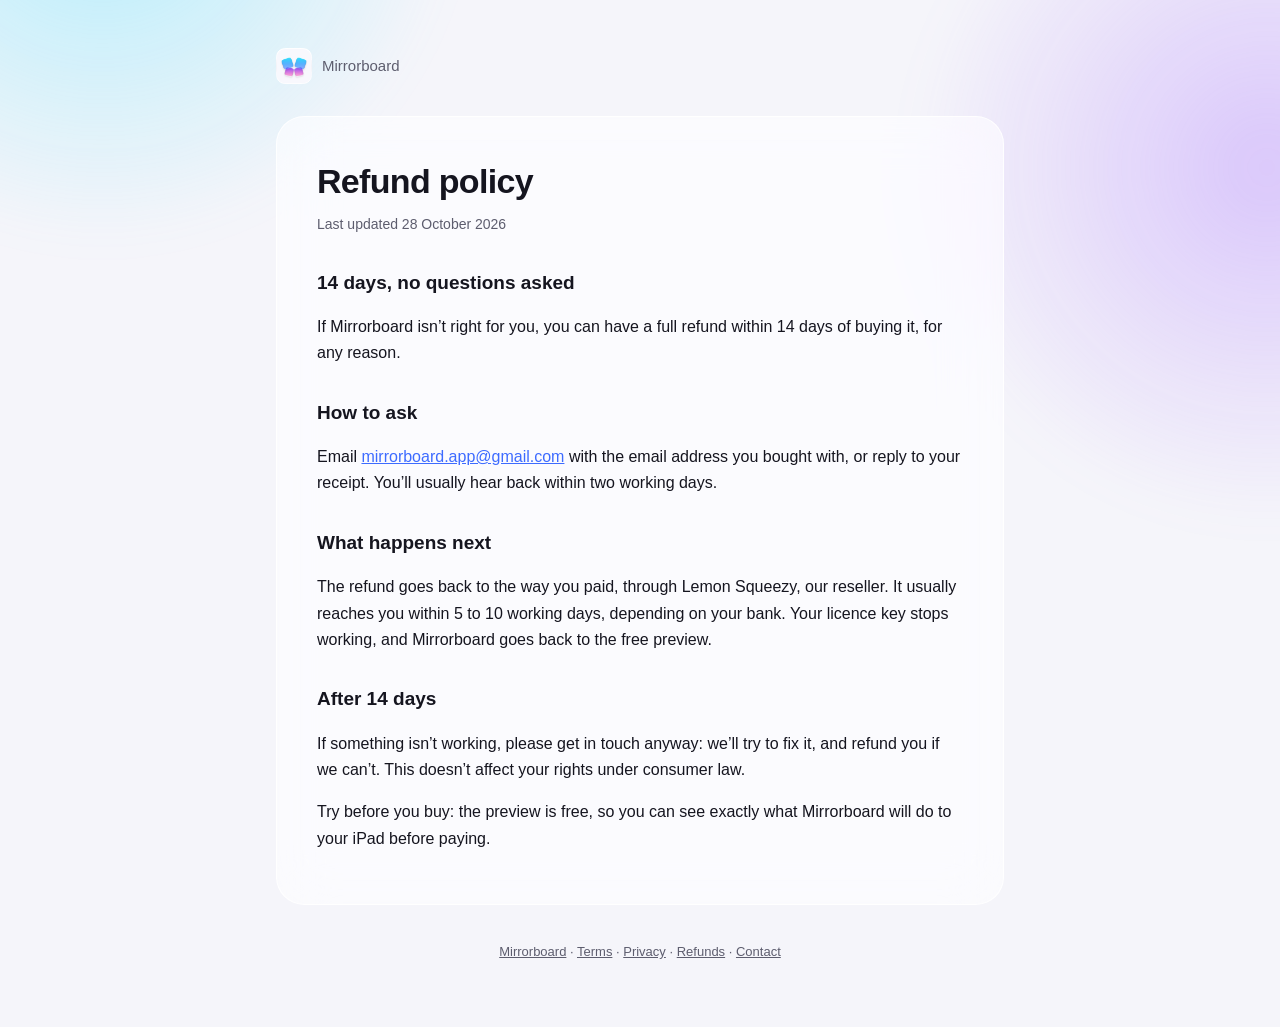
==== refunds.html @ dbceb77a "Terms, privacy and refund pages; contact email" ====
<!doctype html>
<html lang="en">
<head>
<meta charset="utf-8">
<meta name="viewport" content="width=device-width, initial-scale=1">
<title>Refunds · Mirrorboard</title>
<link rel="icon" href="favicon.png">
<link rel="stylesheet" href="page.css">
</head>
<body>
<main>
  <a class="back" href="./"><img src="icon.png" alt="">Mirrorboard</a>
  <article>
    <h1>Refund policy</h1>
    <p class="updated">Last updated 28 October 2026</p>

    <h2>14 days, no questions asked</h2>
    <p>If Mirrorboard isn’t right for you, you can have a full refund within 14 days of buying it, for any reason.</p>

    <h2>How to ask</h2>
    <p>Email <a href="mailto:mirrorboard.app@gmail.com">mirrorboard.app@gmail.com</a> with the email address you bought with, or reply to your receipt. You’ll usually hear back within two working days.</p>

    <h2>What happens next</h2>
    <p>The refund goes back to the way you paid, through Lemon Squeezy, our reseller. It usually reaches you within 5 to 10 working days, depending on your bank. Your licence key stops working, and Mirrorboard goes back to the free preview.</p>

    <h2>After 14 days</h2>
    <p>If something isn’t working, please get in touch anyway: we’ll try to fix it, and refund you if we can’t. This doesn’t affect your rights under consumer law.</p>

    <p>Try before you buy: the preview is free, so you can see exactly what Mirrorboard will do to your iPad before paying.</p>
  </article>
  <footer><a href="./">Mirrorboard</a> · <a href="terms.html">Terms</a> · <a href="privacy.html">Privacy</a> · <a href="refunds.html">Refunds</a> · <a href="mailto:mirrorboard.app@gmail.com">Contact</a></footer>
</main>
</body>
</html>
---- page.css ----
/* Shared look for the policy pages: the product page's background and glass. */
:root {
  --bg: #f5f5fa;
  --text: #15151f;
  --muted: #5d5d6e;
  --card: rgba(255, 255, 255, 0.58);
  --card-edge: rgba(255, 255, 255, 0.85);
  --blob-a: rgba(61, 224, 255, 0.35);
  --blob-b: rgba(155, 92, 255, 0.30);
  --link: #3d6bff;
}
@media (prefers-color-scheme: dark) {
  :root {
    --bg: #0b0b12;
    --text: #f2f2f7;
    --muted: #a3a3b5;
    --card: rgba(255, 255, 255, 0.06);
    --card-edge: rgba(255, 255, 255, 0.14);
    --blob-a: rgba(61, 224, 255, 0.18);
    --blob-b: rgba(155, 92, 255, 0.22);
    --link: #7c9bff;
  }
}
* { box-sizing: border-box; }
body {
  margin: 0;
  background: var(--bg);
  color: var(--text);
  font: 16px/1.65 -apple-system, BlinkMacSystemFont, "SF Pro Text", "Helvetica Neue", sans-serif;
  -webkit-font-smoothing: antialiased;
}
body::before {
  content: ""; position: fixed; inset: -20vmax; z-index: -1; pointer-events: none;
  background:
    radial-gradient(40vmax 40vmax at 20% 10%, var(--blob-a), transparent 70%),
    radial-gradient(40vmax 40vmax at 85% 30%, var(--blob-b), transparent 70%);
  filter: blur(20px);
}
main { max-width: 760px; margin: 0 auto; padding: 48px 16px 64px; }
.back { display: inline-flex; align-items: center; gap: 10px; color: var(--muted); text-decoration: none; font-size: 15px; }
.back img { width: 36px; height: 36px; }
article {
  margin-top: 24px; padding: 36px 40px;
  background: var(--card); border: 1px solid var(--card-edge); border-radius: 28px;
  backdrop-filter: blur(28px) saturate(170%); -webkit-backdrop-filter: blur(28px) saturate(170%);
}
@media (max-width: 600px) { article { padding: 24px 20px; } }
h1 { font-size: 34px; letter-spacing: -0.02em; margin: 0 0 4px; }
.updated { color: var(--muted); font-size: 14px; margin: 0 0 28px; }
h2 { font-size: 19px; margin: 30px 0 8px; }
p, li { color: var(--text); }
ul { padding-left: 22px; }
a { color: var(--link); }
footer { text-align: center; color: var(--muted); font-size: 13px; margin-top: 36px; }
footer a { color: inherit; }
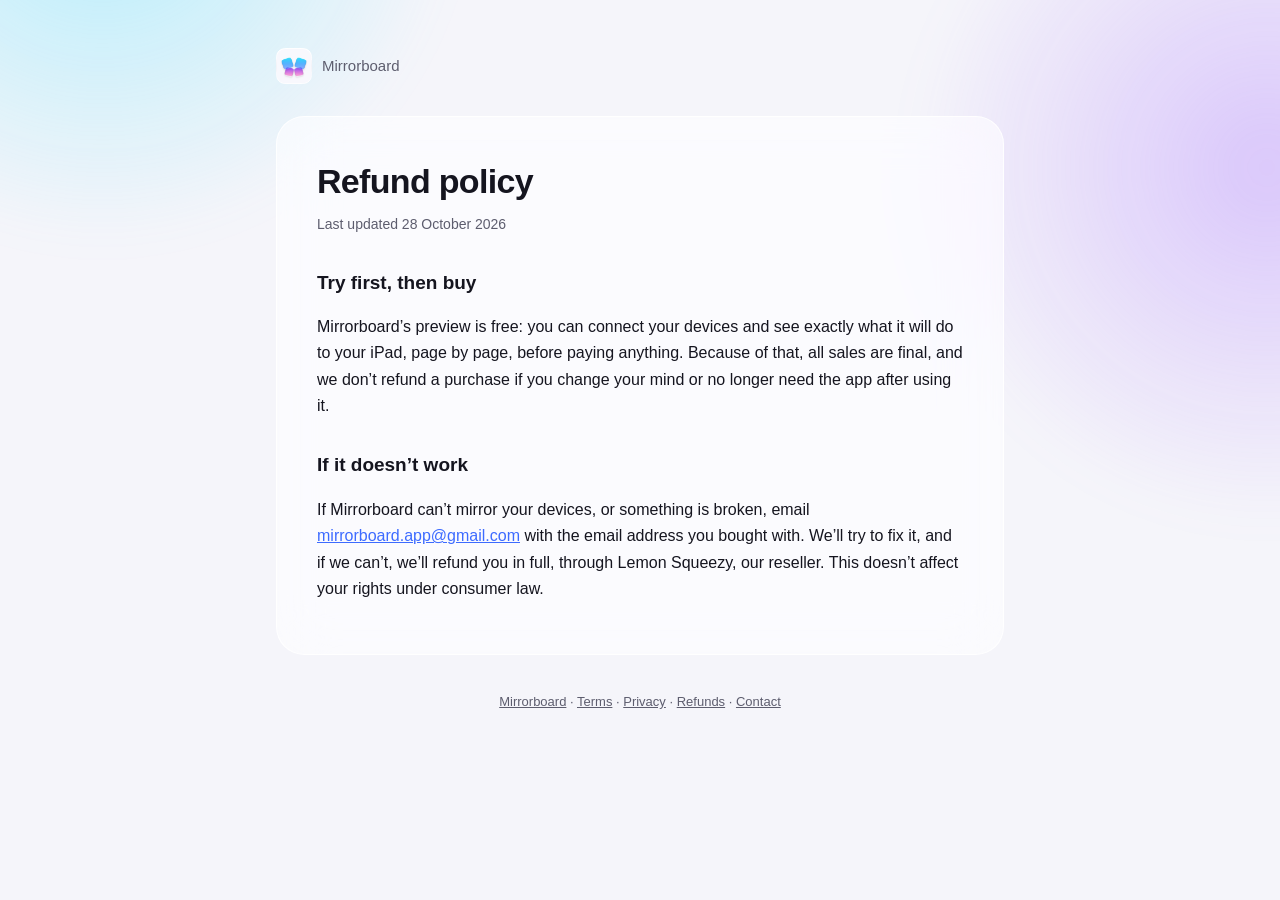
==== commit e992fa7b: "Refunds: sales are final after the free preview, unless it doesn't work" ====
--- a/refunds.html
+++ b/refunds.html
@@ -14,19 +14,11 @@
     <h1>Refund policy</h1>
     <p class="updated">Last updated 28 October 2026</p>
 
-    <h2>14 days, no questions asked</h2>
-    <p>If Mirrorboard isn’t right for you, you can have a full refund within 14 days of buying it, for any reason.</p>
+    <h2>Try first, then buy</h2>
+    <p>Mirrorboard’s preview is free: you can connect your devices and see exactly what it will do to your iPad, page by page, before paying anything. Because of that, all sales are final, and we don’t refund a purchase if you change your mind or no longer need the app after using it.</p>
 
-    <h2>How to ask</h2>
-    <p>Email <a href="mailto:mirrorboard.app@gmail.com">mirrorboard.app@gmail.com</a> with the email address you bought with, or reply to your receipt. You’ll usually hear back within two working days.</p>
-
-    <h2>What happens next</h2>
-    <p>The refund goes back to the way you paid, through Lemon Squeezy, our reseller. It usually reaches you within 5 to 10 working days, depending on your bank. Your licence key stops working, and Mirrorboard goes back to the free preview.</p>
-
-    <h2>After 14 days</h2>
-    <p>If something isn’t working, please get in touch anyway: we’ll try to fix it, and refund you if we can’t. This doesn’t affect your rights under consumer law.</p>
-
-    <p>Try before you buy: the preview is free, so you can see exactly what Mirrorboard will do to your iPad before paying.</p>
+    <h2>If it doesn’t work</h2>
+    <p>If Mirrorboard can’t mirror your devices, or something is broken, email <a href="mailto:mirrorboard.app@gmail.com">mirrorboard.app@gmail.com</a> with the email address you bought with. We’ll try to fix it, and if we can’t, we’ll refund you in full, through Lemon Squeezy, our reseller. This doesn’t affect your rights under consumer law.</p>
   </article>
   <footer><a href="./">Mirrorboard</a> · <a href="terms.html">Terms</a> · <a href="privacy.html">Privacy</a> · <a href="refunds.html">Refunds</a> · <a href="mailto:mirrorboard.app@gmail.com">Contact</a></footer>
 </main>
